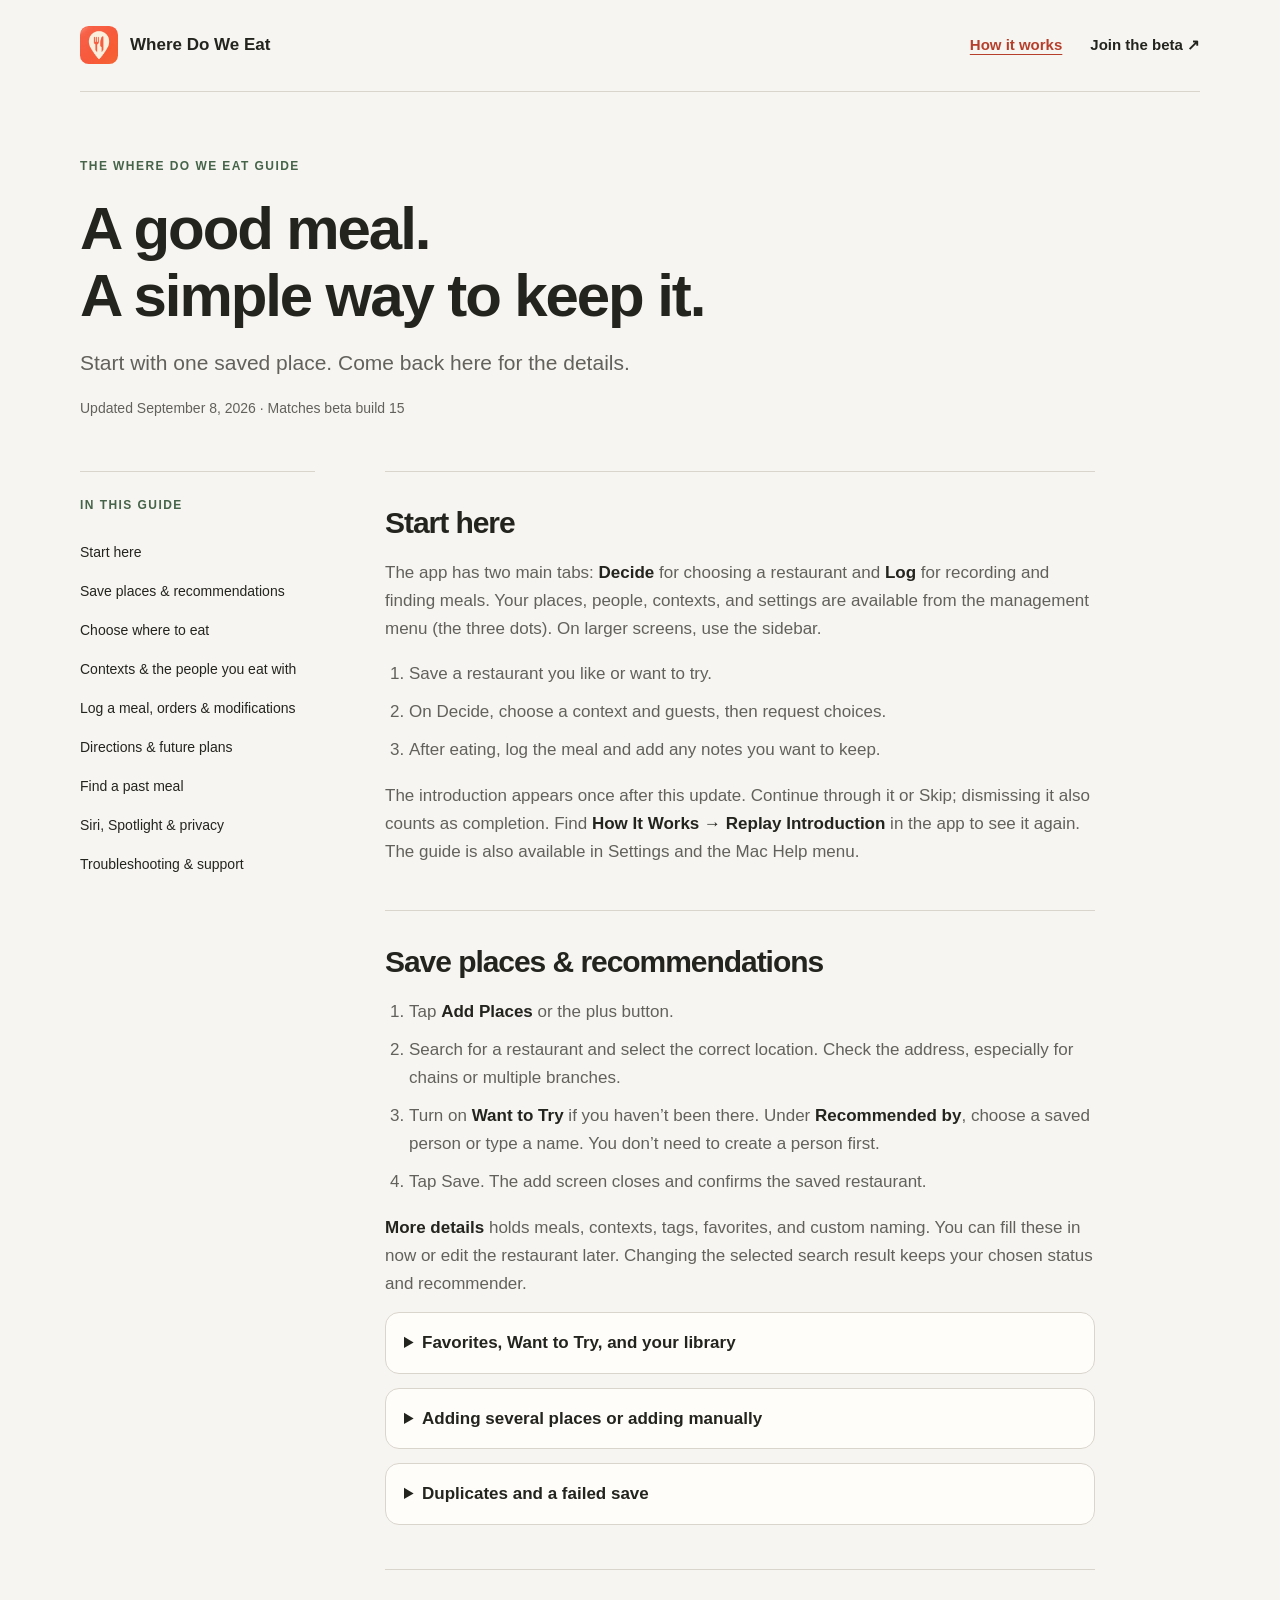
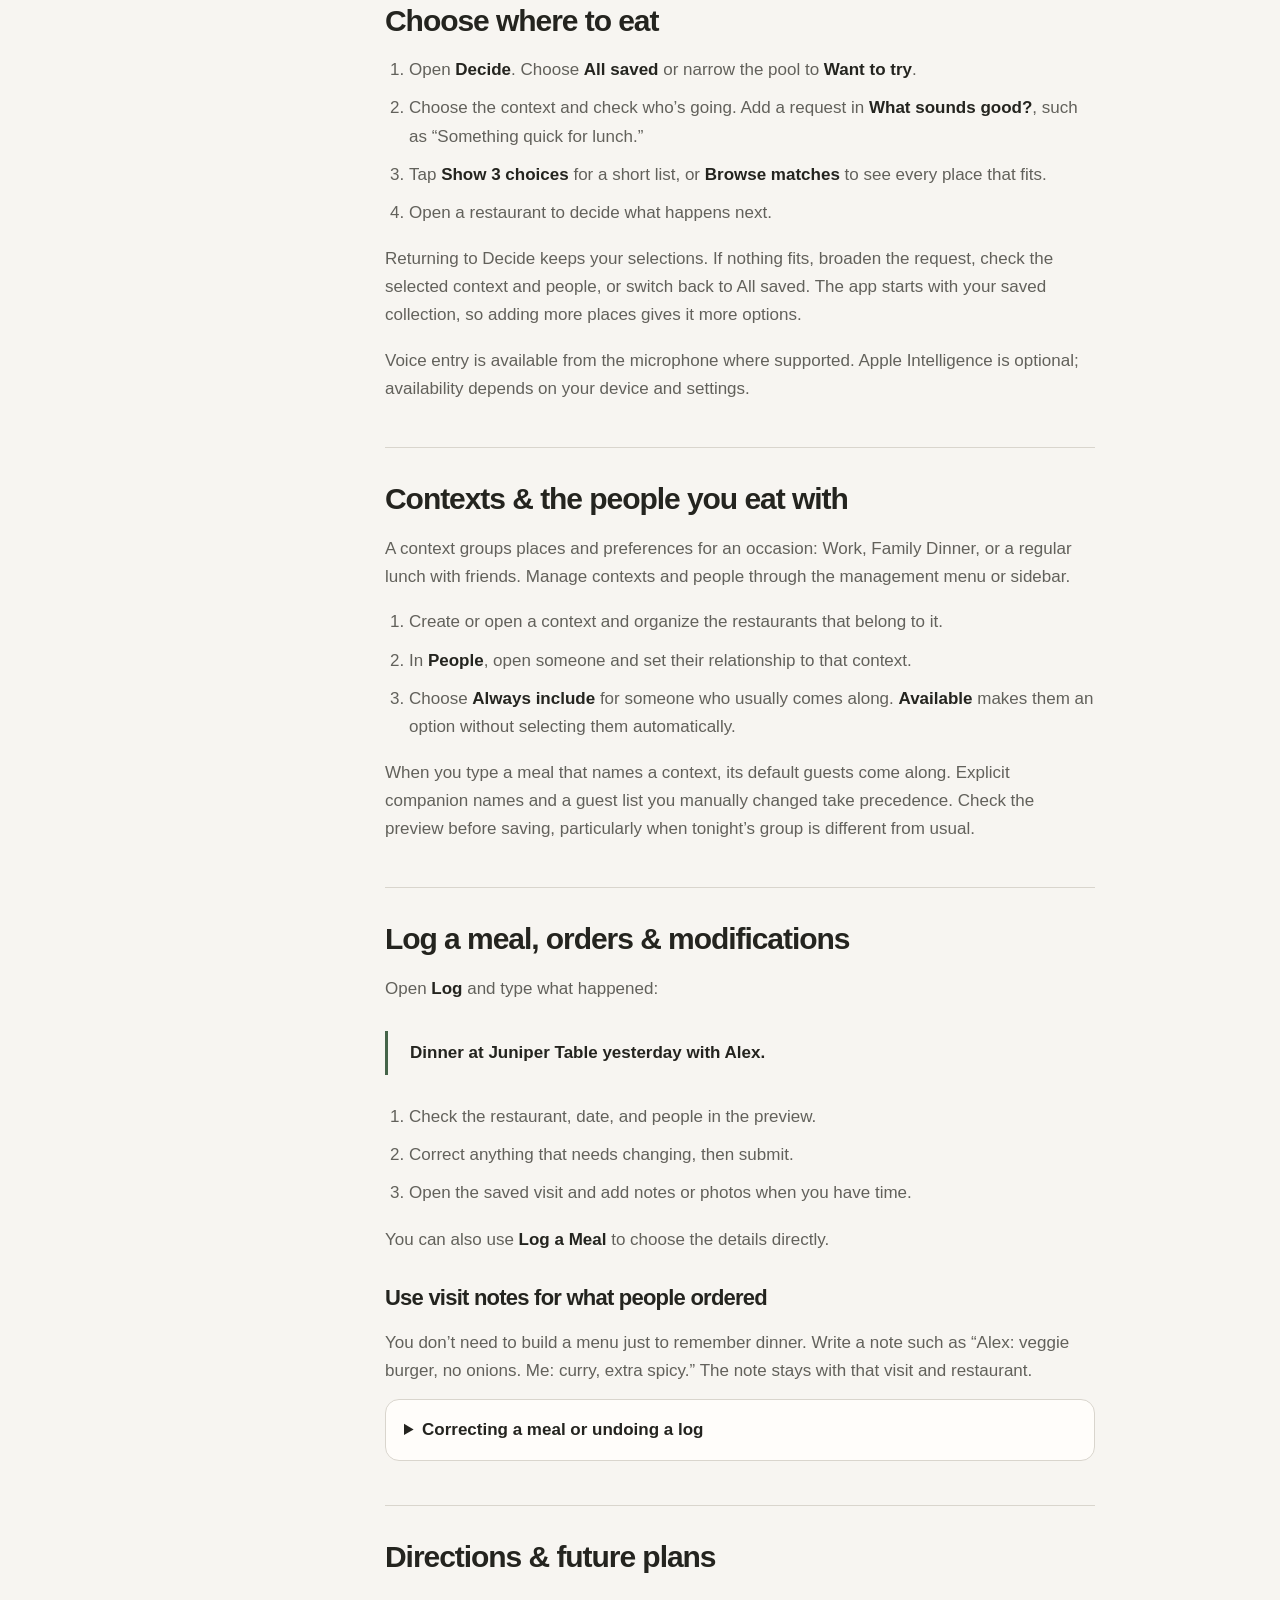
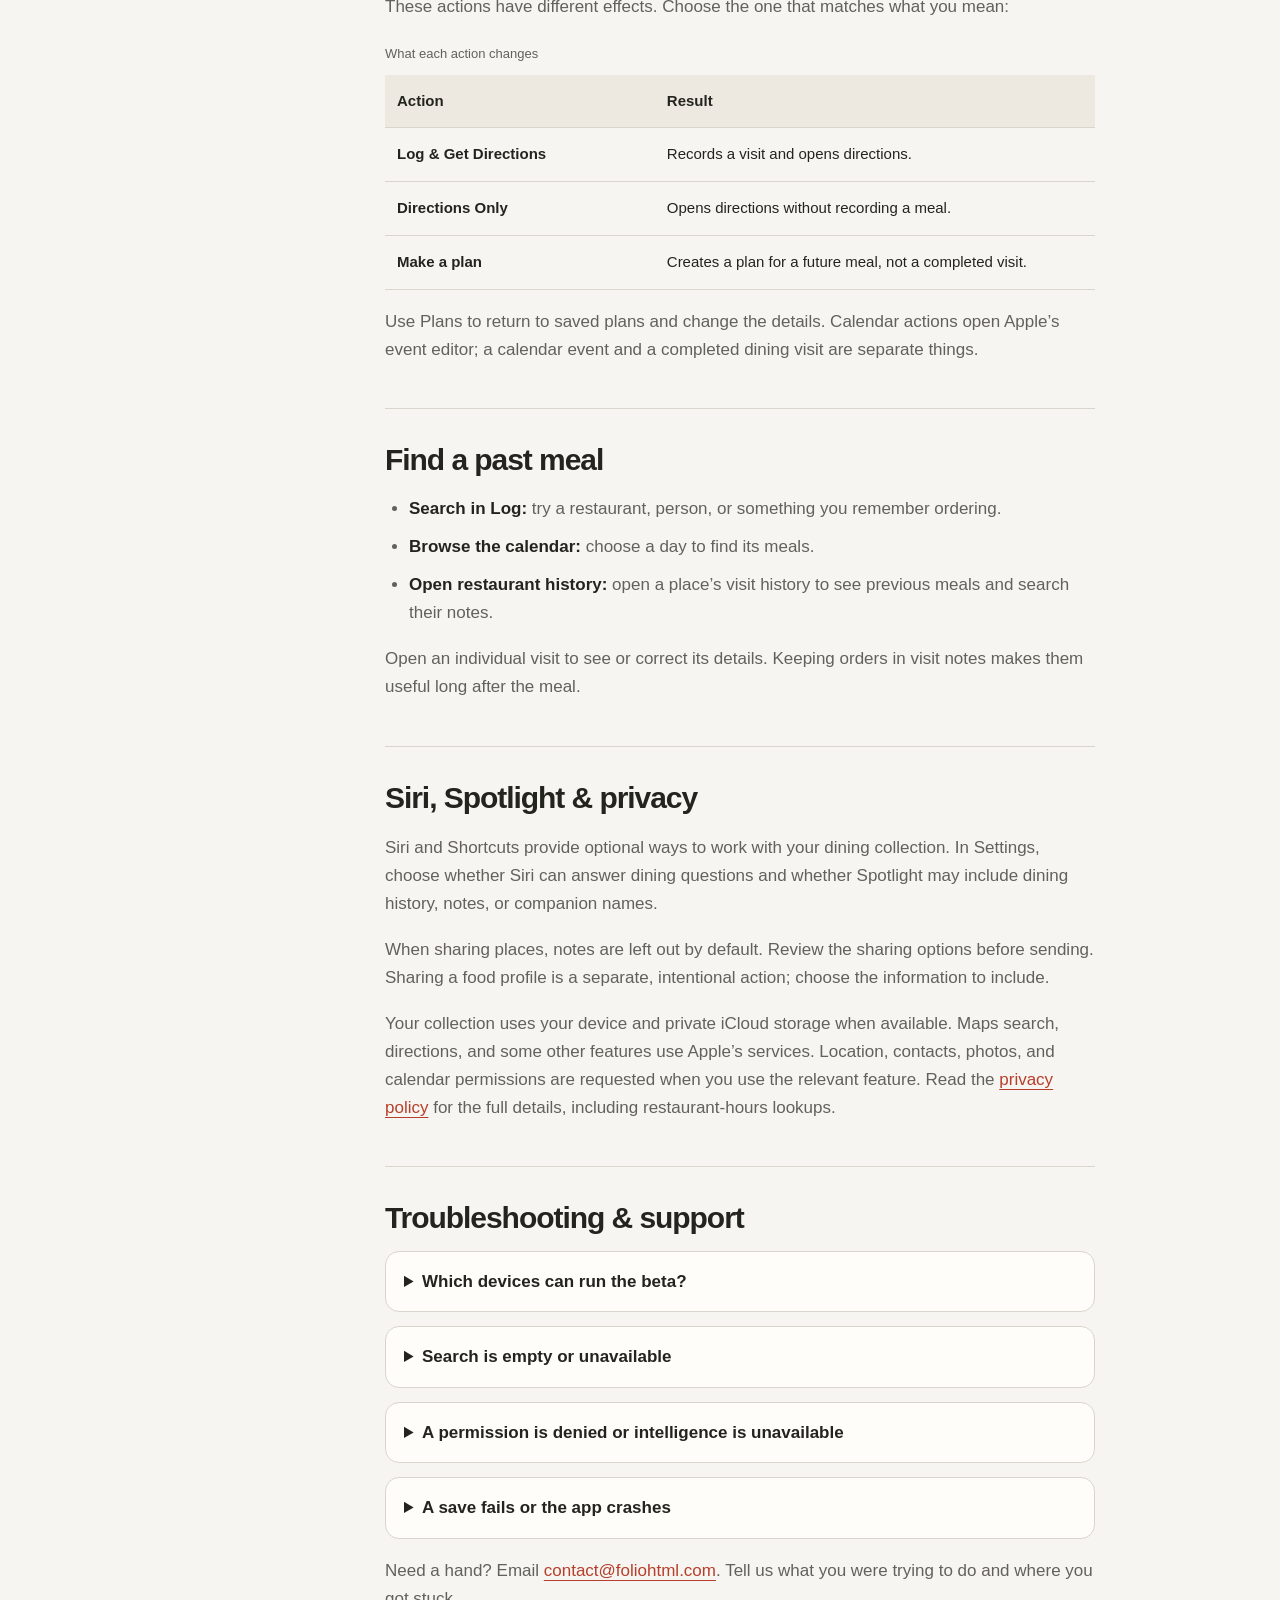
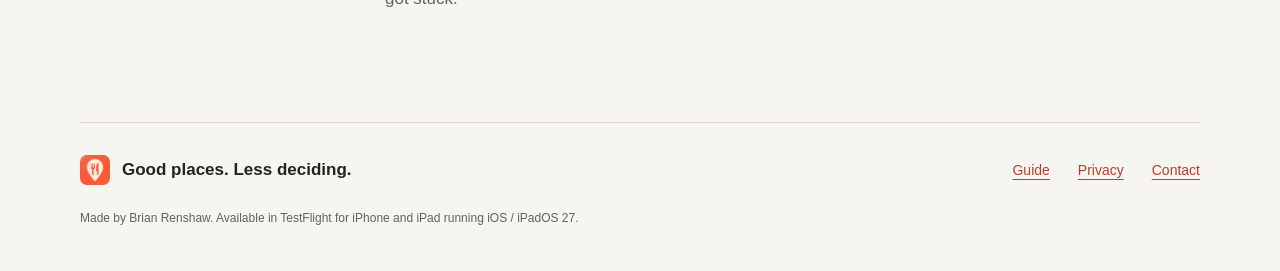
==== guide/index.html @ 9237ce77 "Build public app home and complete usage guide" ====
<!doctype html>
<html lang="en">
  <head>
    <meta charset="utf-8" />
    <meta name="viewport" content="width=device-width, initial-scale=1" />
    <title>How It Works — Where Do We Eat</title>
    <meta
      name="description"
      content="A complete guide to saving restaurants, recommendations, deciding, logging meals, visit notes, contexts, directions, history, and privacy."
    />
    <meta name="theme-color" content="#f7f5f1" />
    <link
      rel="canonical"
      href="https://brianrenshaw.github.io/where-do-we-eat-site/guide/"
    />
    <meta property="og:title" content="How It Works — Where Do We Eat" />
    <meta
      property="og:description"
      content="A complete guide to saving restaurants, recommendations, deciding, logging meals, visit notes, contexts, directions, history, and privacy."
    />
    <meta property="og:type" content="website" />
    <meta
      property="og:url"
      content="https://brianrenshaw.github.io/where-do-we-eat-site/guide/"
    />
    <meta
      property="og:image"
      content="https://brianrenshaw.github.io/where-do-we-eat-site/assets/app-icon.png"
    />
    <meta
      property="og:image:alt"
      content="Where Do We Eat orange location pin with a fork and knife"
    />
    <link rel="icon" type="image/png" href="../assets/app-icon.png" />
    <link rel="apple-touch-icon" href="../assets/app-icon.png" />
    <link rel="stylesheet" href="../style.css" />
  </head>
  <body>
    <a class="skip" href="#main">Skip to content</a>
    <header class="site-header">
      <a class="brand" href="../"
        ><img src="../assets/app-icon.png" width="38" height="38" alt="" /><span
          >Where Do We Eat</span
        ></a
      >
      <nav aria-label="Main navigation">
        <a href="../guide/" aria-current="page">How it works</a
        ><a class="nav-beta" href="https://testflight.apple.com/join/2qzw6AaZ"
          >Join the beta <span aria-hidden="true">↗</span></a
        >
      </nav>
    </header>
    <main id="main" class="wrap">
      <header class="guide-heading">
        <p class="eyebrow">The Where Do We Eat guide</p>
        <h1>A good meal.<br />A simple way to keep it.</h1>
        <p class="lede">
          Start with one saved place. Come back here for the details.
        </p>
        <p class="muted">Updated September 8, 2026 · Matches beta build 15</p>
      </header>
      <div class="guide-layout">
        <nav class="guide-toc" aria-label="Guide topics">
          <p class="eyebrow">In this guide</p>
          <a href="#start">Start here</a
          ><a href="#saving">Save places & recommendations</a
          ><a href="#deciding">Choose where to eat</a
          ><a href="#contexts">Contexts & the people you eat with</a
          ><a href="#logging">Log a meal, orders & modifications</a
          ><a href="#directions">Directions & future plans</a
          ><a href="#history">Find a past meal</a
          ><a href="#system">Siri, Spotlight & privacy</a
          ><a href="#help">Troubleshooting & support</a>
        </nav>
        <div class="guide-body">
          <section id="start">
            <h2>Start here</h2>
            <p>
              The app has two main tabs: <strong>Decide</strong> for choosing a
              restaurant and <strong>Log</strong> for recording and finding
              meals. Your places, people, contexts, and settings are available
              from the management menu (the three dots). On larger screens, use
              the sidebar.
            </p>
            <ol>
              <li>Save a restaurant you like or want to try.</li>
              <li>
                On Decide, choose a context and guests, then request choices.
              </li>
              <li>
                After eating, log the meal and add any notes you want to keep.
              </li>
            </ol>
            <p>
              The introduction appears once after this update. Continue through
              it or Skip; dismissing it also counts as completion. Find
              <strong>How It Works → Replay Introduction</strong> in the app to
              see it again. The guide is also available in Settings and the Mac
              Help menu.
            </p>
          </section>
          <section id="saving">
            <h2>Save places & recommendations</h2>
            <ol>
              <li>Tap <strong>Add Places</strong> or the plus button.</li>
              <li>
                Search for a restaurant and select the correct location. Check
                the address, especially for chains or multiple branches.
              </li>
              <li>
                Turn on <strong>Want to Try</strong> if you haven’t been there.
                Under <strong>Recommended by</strong>, choose a saved person or
                type a name. You don’t need to create a person first.
              </li>
              <li>
                Tap Save. The add screen closes and confirms the saved
                restaurant.
              </li>
            </ol>
            <p>
              <strong>More details</strong> holds meals, contexts, tags,
              favorites, and custom naming. You can fill these in now or edit
              the restaurant later. Changing the selected search result keeps
              your chosen status and recommender.
            </p>
            <details>
              <summary>Favorites, Want to Try, and your library</summary>
              <p>
                Want to Try collects places you haven’t tried. Favorite marks a
                place you especially like. Open Places from the management menu
                or View all on Decide to browse and edit your collection.
              </p>
            </details>
            <details>
              <summary>Adding several places or adding manually</summary>
              <p>
                Use <strong>Import a list of places</strong> for bulk capture.
                Check each matched location before saving. If search can’t find
                a restaurant, choose <strong>Add a place manually</strong> and
                enter its details.
              </p>
            </details>
            <details>
              <summary>Duplicates and a failed save</summary>
              <p>
                An already-saved place offers an update choice and
                <strong>Open saved place</strong>. Check possible matches before
                saving a separate branch. A failed save keeps the draft and
                shows an error so you can try again. The restaurant and its
                recommendation attribution save together.
              </p>
            </details>
          </section>
          <section id="deciding">
            <h2>Choose where to eat</h2>
            <ol>
              <li>
                Open <strong>Decide</strong>. Choose
                <strong>All saved</strong> or narrow the pool to
                <strong>Want to try</strong>.
              </li>
              <li>
                Choose the context and check who’s going. Add a request in
                <strong>What sounds good?</strong>, such as “Something quick for
                lunch.”
              </li>
              <li>
                Tap <strong>Show 3 choices</strong> for a short list, or
                <strong>Browse matches</strong> to see every place that fits.
              </li>
              <li>Open a restaurant to decide what happens next.</li>
            </ol>
            <p>
              Returning to Decide keeps your selections. If nothing fits,
              broaden the request, check the selected context and people, or
              switch back to All saved. The app starts with your saved
              collection, so adding more places gives it more options.
            </p>
            <p>
              Voice entry is available from the microphone where supported.
              Apple Intelligence is optional; availability depends on your
              device and settings.
            </p>
          </section>
          <section id="contexts">
            <h2>Contexts & the people you eat with</h2>
            <p>
              A context groups places and preferences for an occasion: Work,
              Family Dinner, or a regular lunch with friends. Manage contexts
              and people through the management menu or sidebar.
            </p>
            <ol>
              <li>
                Create or open a context and organize the restaurants that
                belong to it.
              </li>
              <li>
                In <strong>People</strong>, open someone and set their
                relationship to that context.
              </li>
              <li>
                Choose <strong>Always include</strong> for someone who usually
                comes along. <strong>Available</strong> makes them an option
                without selecting them automatically.
              </li>
            </ol>
            <p>
              When you type a meal that names a context, its default guests come
              along. Explicit companion names and a guest list you manually
              changed take precedence. Check the preview before saving,
              particularly when tonight’s group is different from usual.
            </p>
          </section>
          <section id="logging">
            <h2>Log a meal, orders & modifications</h2>
            <p>Open <strong>Log</strong> and type what happened:</p>
            <blockquote>
              Dinner at Juniper Table yesterday with Alex.
            </blockquote>
            <ol>
              <li>Check the restaurant, date, and people in the preview.</li>
              <li>Correct anything that needs changing, then submit.</li>
              <li>
                Open the saved visit and add notes or photos when you have time.
              </li>
            </ol>
            <p>
              You can also use <strong>Log a Meal</strong> to choose the details
              directly.
            </p>
            <h3>Use visit notes for what people ordered</h3>
            <p>
              You don’t need to build a menu just to remember dinner. Write a
              note such as “Alex: veggie burger, no onions. Me: curry, extra
              spicy.” The note stays with that visit and restaurant.
            </p>
            <details>
              <summary>Correcting a meal or undoing a log</summary>
              <p>
                Open a saved visit to edit its date, people, and notes. Use
                <strong>Undo</strong> after logging to remove the new visit.
                <strong>Recently Deleted</strong> lets you restore a deleted
                visit.
              </p>
            </details>
          </section>
          <section id="directions">
            <h2>Directions & future plans</h2>
            <p>
              These actions have different effects. Choose the one that matches
              what you mean:
            </p>
            <div class="table-wrap">
              <table>
                <caption>
                  What each action changes
                </caption>
                <thead>
                  <tr>
                    <th scope="col">Action</th>
                    <th scope="col">Result</th>
                  </tr>
                </thead>
                <tbody>
                  <tr>
                    <th scope="row">Log &amp; Get Directions</th>
                    <td>Records a visit and opens directions.</td>
                  </tr>
                  <tr>
                    <th scope="row">Directions Only</th>
                    <td>Opens directions without recording a meal.</td>
                  </tr>
                  <tr>
                    <th scope="row">Make a plan</th>
                    <td>
                      Creates a plan for a future meal, not a completed visit.
                    </td>
                  </tr>
                </tbody>
              </table>
            </div>
            <p>
              Use Plans to return to saved plans and change the details.
              Calendar actions open Apple’s event editor; a calendar event and a
              completed dining visit are separate things.
            </p>
          </section>
          <section id="history">
            <h2>Find a past meal</h2>
            <ul>
              <li>
                <strong>Search in Log:</strong> try a restaurant, person, or
                something you remember ordering.
              </li>
              <li>
                <strong>Browse the calendar:</strong> choose a day to find its
                meals.
              </li>
              <li>
                <strong>Open restaurant history:</strong> open a place’s visit
                history to see previous meals and search their notes.
              </li>
            </ul>
            <p>
              Open an individual visit to see or correct its details. Keeping
              orders in visit notes makes them useful long after the meal.
            </p>
          </section>
          <section id="system">
            <h2>Siri, Spotlight & privacy</h2>
            <p>
              Siri and Shortcuts provide optional ways to work with your dining
              collection. In Settings, choose whether Siri can answer dining
              questions and whether Spotlight may include dining history, notes,
              or companion names.
            </p>
            <p>
              When sharing places, notes are left out by default. Review the
              sharing options before sending. Sharing a food profile is a
              separate, intentional action; choose the information to include.
            </p>
            <p>
              Your collection uses your device and private iCloud storage when
              available. Maps search, directions, and some other features use
              Apple’s services. Location, contacts, photos, and calendar
              permissions are requested when you use the relevant feature. Read
              the <a href="../privacy/">privacy policy</a> for the full details,
              including restaurant-hours lookups.
            </p>
          </section>
          <section id="help">
            <h2>Troubleshooting & support</h2>
            <details>
              <summary>Which devices can run the beta?</summary>
              <p>
                The current iPhone and iPad beta requires iOS / iPadOS 27. It
                does not run on iOS 26. Install through
                <a href="https://testflight.apple.com/join/2qzw6AaZ"
                  >TestFlight</a
                >
                on a compatible device.
              </p>
            </details>
            <details>
              <summary>Search is empty or unavailable</summary>
              <p>
                Check your connection, restaurant spelling, and search area. Try
                a city or ZIP instead of your current location. You can add a
                restaurant manually if Maps can’t find it.
              </p>
            </details>
            <details>
              <summary>
                A permission is denied or intelligence is unavailable
              </summary>
              <p>
                You can keep using manual entry and selections. If you want to
                use a feature that needs a permission, enable it in your
                device’s Settings. Apple Intelligence support is optional and
                depends on device availability.
              </p>
            </details>
            <details>
              <summary>A save fails or the app crashes</summary>
              <p>
                For a failed save, keep the draft and retry after resolving the
                reported issue. After a crash, first check Places: the
                restaurant might have saved before the interruption. Open the
                existing record rather than adding it again.
              </p>
              <p>
                Send feedback through TestFlight or email support with the build
                number, the steps you took, and what happened. Only include
                screenshots or dining details you’re comfortable sharing.
              </p>
            </details>
            <p>
              Need a hand? Email
              <a href="mailto:contact@foliohtml.com">contact@foliohtml.com</a>.
              Tell us what you were trying to do and where you got stuck.
            </p>
          </section>
        </div>
      </div>
    </main>
    <footer class="site-footer">
      <a class="brand" href="../"
        ><img src="../assets/app-icon.png" width="30" height="30" alt="" /><span
          >Good places. Less deciding.</span
        ></a
      >
      <nav aria-label="Footer">
        <a href="../guide/">Guide</a><a href="../privacy/">Privacy</a
        ><a href="mailto:contact@foliohtml.com">Contact</a>
      </nav>
      <p>
        Made by Brian Renshaw. Available in TestFlight for iPhone and iPad
        running iOS / iPadOS 27.
      </p>
    </footer>
  </body>
</html>
---- style.css ----
:root {
  color-scheme: light dark;
  --bg: #f7f5f1;
  --paper: #fffdfa;
  --ink: #24241f;
  --muted: #62615b;
  --accent: #b63f2c;
  --sage: #456449;
  --line: #d9d5cd;
  --wash: #ede9e0;
  --button: #fff;
  --max: 1120px;
}
* {
  box-sizing: border-box;
}
html {
  scroll-padding-top: 24px;
}
body {
  margin: 0;
  background: var(--bg);
  color: var(--ink);
  font:
    17px/1.65 -apple-system,
    BlinkMacSystemFont,
    "Segoe UI",
    Helvetica,
    Arial,
    sans-serif;
}
a {
  color: var(--accent);
  text-underline-offset: 4px;
}
a:hover {
  text-decoration-thickness: 2px;
}
a:focus-visible,
summary:focus-visible {
  outline: 3px solid var(--accent);
  outline-offset: 5px;
  border-radius: 3px;
}
img {
  max-width: 100%;
  height: auto;
  display: block;
}
h1,
h2,
h3,
p,
figure {
  margin: 0;
}
h1,
h2,
h3 {
  line-height: 1.12;
  letter-spacing: -0.035em;
}
h1 {
  font-size: clamp(42px, 5.5vw, 72px);
  font-weight: 700;
}
h2 {
  font-size: clamp(30px, 3.3vw, 43px);
}
h3 {
  font-size: 24px;
  line-height: 1.25;
}
p {
  margin-top: 18px;
}
ul,
ol {
  padding-left: 24px;
}
li {
  margin: 10px 0;
}
.wrap,
.site-header,
.site-footer {
  width: min(var(--max), calc(100% - 64px));
  margin-inline: auto;
}
.site-header {
  display: flex;
  align-items: center;
  justify-content: space-between;
  gap: 24px;
  padding-block: 25px;
  border-bottom: 1px solid var(--line);
}
.brand {
  display: flex;
  align-items: center;
  gap: 12px;
  color: var(--ink);
  font-weight: 650;
  font-size: 17px;
  text-decoration: none;
  line-height: 1.3;
}
.brand img {
  border-radius: 23%;
  flex-shrink: 0;
}
.site-header nav,
.site-footer nav {
  display: flex;
  align-items: center;
  gap: 28px;
}
.site-header nav a {
  font-size: 15px;
  font-weight: 600;
  padding: 8px 0;
  text-decoration: none;
}
.site-header nav a[aria-current] {
  text-decoration: underline;
}
.nav-beta {
  color: var(--ink);
}
.skip {
  position: absolute;
  left: 16px;
  top: -100px;
  background: var(--paper);
  padding: 12px;
  z-index: 10;
}
.skip:focus {
  top: 12px;
}
.hero {
  display: grid;
  grid-template-columns: 1.3fr 1fr;
  gap: 80px;
  align-items: center;
  padding-block: 70px 88px;
}
.hero-icon {
  border-radius: 23%;
  margin-bottom: 28px;
}
.eyebrow {
  font-size: 12px;
  font-weight: 700;
  letter-spacing: 0.12em;
  text-transform: uppercase;
  color: var(--sage);
  margin: 0 0 18px;
}
.hero h1 {
  margin-bottom: 26px;
}
.lede {
  font-size: 21px;
  line-height: 1.55;
  color: var(--muted);
  max-width: 560px;
}
.actions {
  display: flex;
  gap: 25px;
  align-items: center;
  flex-wrap: wrap;
  margin-top: 30px;
}
.button {
  display: inline-flex;
  gap: 14px;
  justify-content: center;
  align-items: center;
  padding: 14px 23px;
  min-height: 50px;
  border-radius: 100px;
  background: var(--accent);
  color: var(--button);
  text-decoration: none;
  font-weight: 650;
  font-size: 16px;
}
.button:hover {
  filter: brightness(0.93);
  text-decoration: none;
}
.text-link {
  font-weight: 650;
  font-size: 16px;
}
.availability {
  font-size: 13px;
  color: var(--muted);
  line-height: 1.6;
  margin-top: 20px;
}
.hero-preview {
  justify-self: center;
  width: min(100%, 290px);
  position: relative;
}
.phone {
  border: 6px solid #252522;
  border-radius: 36px;
  box-shadow: 0 22px 45px #28251c18;
  width: 100%;
}
figcaption {
  font-size: 12px;
  color: var(--muted);
  text-align: center;
  margin-top: 16px;
  line-height: 1.5;
}
.intro-section {
  padding-block: 65px 84px;
  border-top: 1px solid var(--line);
}
.steps {
  display: grid;
  grid-template-columns: repeat(3, 1fr);
  gap: 44px;
  margin-top: 46px;
}
.number {
  font-size: 13px;
  font-weight: 650;
  color: var(--sage);
  display: block;
  margin-bottom: 16px;
}
.steps p {
  color: var(--muted);
  margin-block: 18px 20px;
}
.steps a {
  font-size: 15px;
  font-weight: 600;
}
.memory-section {
  background: var(--wash);
  padding-block: 75px;
}
.memory-grid {
  display: grid;
  grid-template-columns: 1fr 1.15fr;
  gap: 100px;
  align-items: center;
}
.memory-grid figure {
  width: min(100%, 250px);
  justify-self: center;
}
.memory-grid p {
  max-width: 510px;
}
.memory-grid blockquote {
  font-size: 22px;
}
blockquote {
  border-left: 3px solid var(--sage);
  margin: 28px 0;
  padding: 8px 0 8px 22px;
  font-weight: 550;
  line-height: 1.65;
}
.closing {
  display: grid;
  grid-template-columns: 1fr 1fr;
  gap: 90px;
  padding-block: 86px;
}
.closing h2 {
  font-size: 32px;
}
.closing p {
  color: var(--muted);
  margin-bottom: 25px;
}
.site-footer {
  border-top: 1px solid var(--line);
  display: flex;
  flex-wrap: wrap;
  justify-content: space-between;
  align-items: center;
  gap: 24px;
  padding-block: 32px 42px;
}
.site-footer p {
  flex-basis: 100%;
  margin: 0;
  font-size: 12px;
  color: var(--muted);
}
.site-footer nav a {
  font-size: 14px;
}
.guide-heading {
  padding-block: 65px 50px;
  max-width: 800px;
}
.guide-heading h1 {
  font-size: clamp(38px, 4.8vw, 60px);
}
.muted {
  color: var(--muted);
  font-size: 14px;
}
.guide-layout {
  display: grid;
  grid-template-columns: 235px minmax(0, 1fr);
  gap: 70px;
  align-items: start;
  padding-bottom: 65px;
}
.guide-toc {
  position: sticky;
  top: 25px;
  border-top: 1px solid var(--line);
  padding-top: 24px;
}
.guide-toc a {
  display: block;
  padding: 9px 0;
  font-size: 14px;
  line-height: 1.5;
  color: var(--ink);
  text-decoration: none;
}
.guide-toc a:hover {
  text-decoration: underline;
  color: var(--accent);
}
.guide-body {
  max-width: 710px;
  min-width: 0;
}
.guide-body section {
  border-top: 1px solid var(--line);
  padding-block: 32px 44px;
  scroll-margin-top: 20px;
}
.guide-body h2 {
  font-size: 30px;
  line-height: 1.25;
}
.guide-body h3 {
  font-size: 22px;
  margin-top: 30px;
}
.guide-body p,
.guide-body li {
  color: var(--muted);
}
strong {
  color: var(--ink);
  font-weight: 650;
}
details {
  border: 1px solid var(--line);
  border-radius: 14px;
  padding: 0 18px;
  margin-top: 14px;
  background: var(--paper);
}
summary {
  cursor: pointer;
  font-weight: 600;
  padding: 17px 0;
  line-height: 1.5;
}
details p {
  margin: 0 0 20px;
}
.table-wrap {
  overflow: auto;
  margin-top: 22px;
}
table {
  width: 100%;
  border-collapse: collapse;
  text-align: left;
  font-size: 15px;
}
caption {
  text-align: left;
  font-size: 13px;
  color: var(--muted);
  padding-bottom: 10px;
}
th,
td {
  border-bottom: 1px solid var(--line);
  padding: 14px 12px;
  vertical-align: top;
}
th {
  font-weight: 650;
}
thead {
  background: var(--wash);
}
tbody th {
  width: 38%;
}
.policy {
  max-width: 760px;
  padding-block: 65px;
}
.policy h1 {
  font-size: 42px;
}
.policy h2 {
  font-size: 25px;
  margin-top: 35px;
}
.policy p,
.policy li {
  color: var(--muted);
}
@media (prefers-color-scheme: dark) {
  :root {
    --bg: #171816;
    --paper: #20211e;
    --ink: #f4f1e9;
    --muted: #b8b7af;
    --accent: #f08d74;
    --sage: #a9c2a2;
    --line: #41423b;
    --wash: #23251f;
    --button: #241813;
  }
  .phone {
    border-color: #494a43;
  }
  .hero-icon {
    box-shadow: none;
  }
}
@media (max-width: 850px) {
  .hero {
    gap: 40px;
  }
  .hero-preview {
    max-width: 240px;
  }
  .steps {
    gap: 25px;
  }
  .memory-grid {
    gap: 45px;
  }
  .guide-layout {
    grid-template-columns: 190px minmax(0, 1fr);
    gap: 30px;
  }
  .closing {
    gap: 45px;
  }
}
@media (max-width: 620px) {
  .wrap,
  .site-header,
  .site-footer {
    width: calc(100% - 36px);
  }
  .site-header {
    gap: 12px;
    flex-wrap: wrap;
    padding-block: 17px;
  }
  .site-header nav {
    gap: 22px;
    justify-content: space-between;
    flex: 1 0 100%;
  }
  .site-header .brand {
    font-size: 16px;
  }
  .site-header nav a {
    font-size: 14px;
  }
  .hero {
    grid-template-columns: 1fr;
    gap: 38px;
    padding-block: 38px 48px;
  }
  .hero-icon {
    width: 68px;
    margin-bottom: 24px;
  }
  .hero h1 {
    font-size: 48px;
  }
  .lede {
    font-size: 19px;
  }
  .hero-preview {
    max-width: 265px;
  }
  .actions {
    gap: 20px;
  }
  .intro-section {
    padding-block: 42px;
  }
  .steps {
    grid-template-columns: 1fr;
    gap: 32px;
    margin-top: 32px;
  }
  .steps article + article {
    border-top: 1px solid var(--line);
    padding-top: 28px;
  }
  .memory-grid {
    grid-template-columns: 1fr;
    gap: 36px;
  }
  .memory-grid > div {
    grid-row: 1;
  }
  .memory-section {
    padding-block: 45px;
  }
  .memory-grid figure {
    max-width: 230px;
  }
  .closing {
    grid-template-columns: 1fr;
    gap: 45px;
    padding-block: 48px;
  }
  .site-footer {
    gap: 22px;
  }
  .guide-heading {
    padding-block: 40px 32px;
  }
  .guide-layout {
    grid-template-columns: 1fr;
    gap: 20px;
  }
  .guide-toc {
    position: static;
    display: grid;
    grid-template-columns: 1fr 1fr;
    gap: 0 20px;
    padding-top: 20px;
  }
  .guide-toc .eyebrow {
    grid-column: 1/-1;
    margin-bottom: 8px;
  }
  .guide-toc a {
    padding-block: 12px;
  }
  .guide-body h2 {
    font-size: 28px;
  }
  .policy {
    padding-block: 40px;
  }
  .policy h1 {
    font-size: 36px;
  }
  th,
  td {
    padding-inline: 8px;
  }
}
@media (prefers-reduced-motion: reduce) {
  *,
  *::before,
  *::after {
    scroll-behavior: auto !important;
    transition: none !important;
    animation: none !important;
  }
}
@media print {
  .site-header,
  .site-footer,
  .guide-toc,
  .skip {
    display: none;
  }
  .guide-layout {
    display: block;
  }
  .guide-body {
    max-width: none;
  }
  .wrap {
    width: 100%;
  }
  .guide-body section {
    break-inside: avoid;
  }
  .button {
    color: #000;
    background: none;
  }
  body {
    background: white;
    color: black;
  }
}
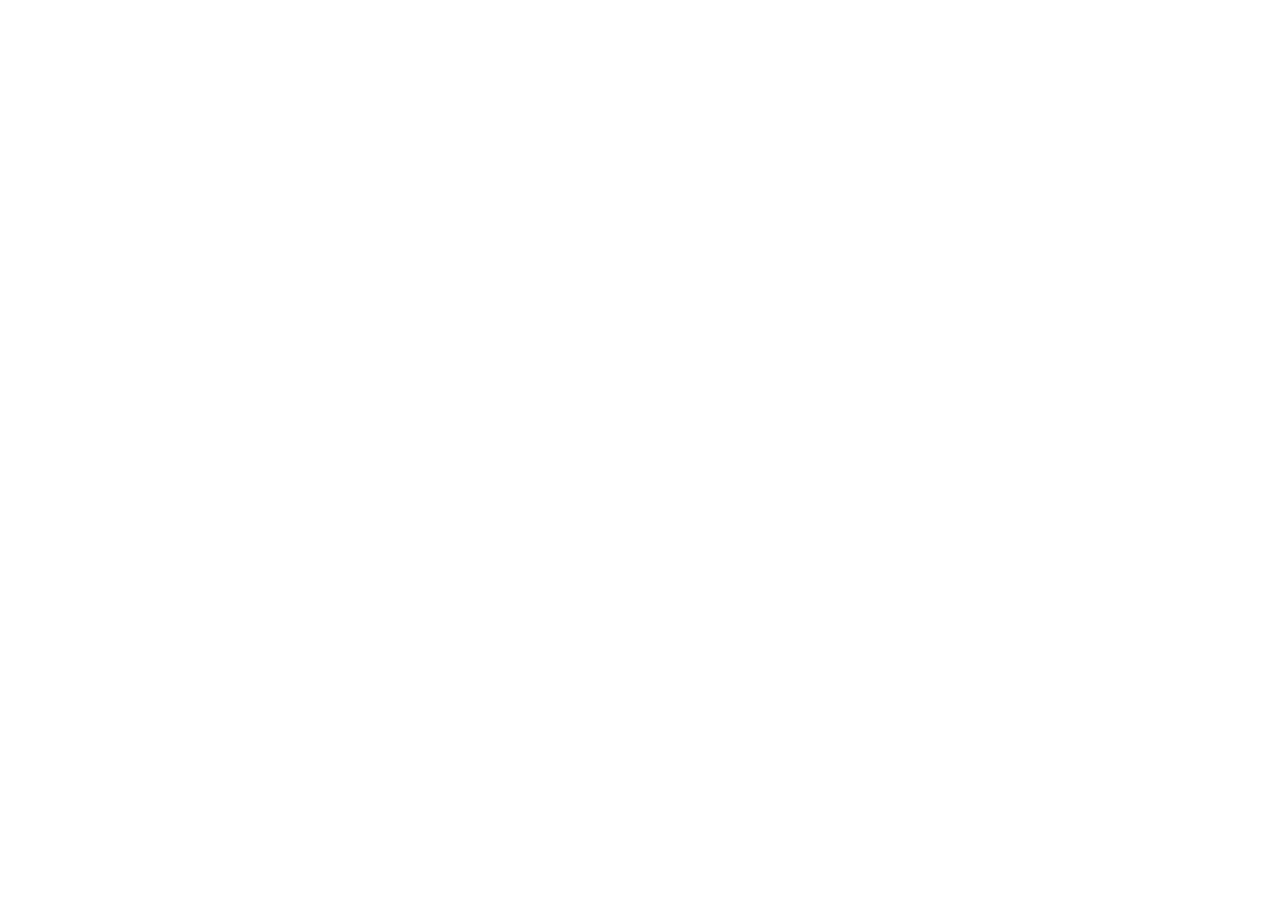
==== commit 43f78534: "Preserve legacy app URLs during custom-domain migration" ====
--- a/guide/index.html
+++ b/guide/index.html
@@ -1,402 +1 @@
-<!doctype html>
-<html lang="en">
-  <head>
-    <meta charset="utf-8" />
-    <meta name="viewport" content="width=device-width, initial-scale=1" />
-    <title>How It Works — Where Do We Eat</title>
-    <meta
-      name="description"
-      content="A complete guide to saving restaurants, recommendations, deciding, logging meals, visit notes, contexts, directions, history, and privacy."
-    />
-    <meta name="theme-color" content="#f7f5f1" />
-    <link
-      rel="canonical"
-      href="https://brianrenshaw.github.io/where-do-we-eat-site/guide/"
-    />
-    <meta property="og:title" content="How It Works — Where Do We Eat" />
-    <meta
-      property="og:description"
-      content="A complete guide to saving restaurants, recommendations, deciding, logging meals, visit notes, contexts, directions, history, and privacy."
-    />
-    <meta property="og:type" content="website" />
-    <meta
-      property="og:url"
-      content="https://brianrenshaw.github.io/where-do-we-eat-site/guide/"
-    />
-    <meta
-      property="og:image"
-      content="https://brianrenshaw.github.io/where-do-we-eat-site/assets/app-icon.png"
-    />
-    <meta
-      property="og:image:alt"
-      content="Where Do We Eat orange location pin with a fork and knife"
-    />
-    <link rel="icon" type="image/png" href="../assets/app-icon.png" />
-    <link rel="apple-touch-icon" href="../assets/app-icon.png" />
-    <link rel="stylesheet" href="../style.css" />
-  </head>
-  <body>
-    <a class="skip" href="#main">Skip to content</a>
-    <header class="site-header">
-      <a class="brand" href="../"
-        ><img src="../assets/app-icon.png" width="38" height="38" alt="" /><span
-          >Where Do We Eat</span
-        ></a
-      >
-      <nav aria-label="Main navigation">
-        <a href="../guide/" aria-current="page">How it works</a
-        ><a class="nav-beta" href="https://testflight.apple.com/join/2qzw6AaZ"
-          >Join the beta <span aria-hidden="true">↗</span></a
-        >
-      </nav>
-    </header>
-    <main id="main" class="wrap">
-      <header class="guide-heading">
-        <p class="eyebrow">The Where Do We Eat guide</p>
-        <h1>A good meal.<br />A simple way to keep it.</h1>
-        <p class="lede">
-          Start with one saved place. Come back here for the details.
-        </p>
-        <p class="muted">Updated September 8, 2026 · Matches beta build 15</p>
-      </header>
-      <div class="guide-layout">
-        <nav class="guide-toc" aria-label="Guide topics">
-          <p class="eyebrow">In this guide</p>
-          <a href="#start">Start here</a
-          ><a href="#saving">Save places & recommendations</a
-          ><a href="#deciding">Choose where to eat</a
-          ><a href="#contexts">Contexts & the people you eat with</a
-          ><a href="#logging">Log a meal, orders & modifications</a
-          ><a href="#directions">Directions & future plans</a
-          ><a href="#history">Find a past meal</a
-          ><a href="#system">Siri, Spotlight & privacy</a
-          ><a href="#help">Troubleshooting & support</a>
-        </nav>
-        <div class="guide-body">
-          <section id="start">
-            <h2>Start here</h2>
-            <p>
-              The app has two main tabs: <strong>Decide</strong> for choosing a
-              restaurant and <strong>Log</strong> for recording and finding
-              meals. Your places, people, contexts, and settings are available
-              from the management menu (the three dots). On larger screens, use
-              the sidebar.
-            </p>
-            <ol>
-              <li>Save a restaurant you like or want to try.</li>
-              <li>
-                On Decide, choose a context and guests, then request choices.
-              </li>
-              <li>
-                After eating, log the meal and add any notes you want to keep.
-              </li>
-            </ol>
-            <p>
-              The introduction appears once after this update. Continue through
-              it or Skip; dismissing it also counts as completion. Find
-              <strong>How It Works → Replay Introduction</strong> in the app to
-              see it again. The guide is also available in Settings and the Mac
-              Help menu.
-            </p>
-          </section>
-          <section id="saving">
-            <h2>Save places & recommendations</h2>
-            <ol>
-              <li>Tap <strong>Add Places</strong> or the plus button.</li>
-              <li>
-                Search for a restaurant and select the correct location. Check
-                the address, especially for chains or multiple branches.
-              </li>
-              <li>
-                Turn on <strong>Want to Try</strong> if you haven’t been there.
-                Under <strong>Recommended by</strong>, choose a saved person or
-                type a name. You don’t need to create a person first.
-              </li>
-              <li>
-                Tap Save. The add screen closes and confirms the saved
-                restaurant.
-              </li>
-            </ol>
-            <p>
-              <strong>More details</strong> holds meals, contexts, tags,
-              favorites, and custom naming. You can fill these in now or edit
-              the restaurant later. Changing the selected search result keeps
-              your chosen status and recommender.
-            </p>
-            <details>
-              <summary>Favorites, Want to Try, and your library</summary>
-              <p>
-                Want to Try collects places you haven’t tried. Favorite marks a
-                place you especially like. Open Places from the management menu
-                or View all on Decide to browse and edit your collection.
-              </p>
-            </details>
-            <details>
-              <summary>Adding several places or adding manually</summary>
-              <p>
-                Use <strong>Import a list of places</strong> for bulk capture.
-                Check each matched location before saving. If search can’t find
-                a restaurant, choose <strong>Add a place manually</strong> and
-                enter its details.
-              </p>
-            </details>
-            <details>
-              <summary>Duplicates and a failed save</summary>
-              <p>
-                An already-saved place offers an update choice and
-                <strong>Open saved place</strong>. Check possible matches before
-                saving a separate branch. A failed save keeps the draft and
-                shows an error so you can try again. The restaurant and its
-                recommendation attribution save together.
-              </p>
-            </details>
-          </section>
-          <section id="deciding">
-            <h2>Choose where to eat</h2>
-            <ol>
-              <li>
-                Open <strong>Decide</strong>. Choose
-                <strong>All saved</strong> or narrow the pool to
-                <strong>Want to try</strong>.
-              </li>
-              <li>
-                Choose the context and check who’s going. Add a request in
-                <strong>What sounds good?</strong>, such as “Something quick for
-                lunch.”
-              </li>
-              <li>
-                Tap <strong>Show 3 choices</strong> for a short list, or
-                <strong>Browse matches</strong> to see every place that fits.
-              </li>
-              <li>Open a restaurant to decide what happens next.</li>
-            </ol>
-            <p>
-              Returning to Decide keeps your selections. If nothing fits,
-              broaden the request, check the selected context and people, or
-              switch back to All saved. The app starts with your saved
-              collection, so adding more places gives it more options.
-            </p>
-            <p>
-              Voice entry is available from the microphone where supported.
-              Apple Intelligence is optional; availability depends on your
-              device and settings.
-            </p>
-          </section>
-          <section id="contexts">
-            <h2>Contexts & the people you eat with</h2>
-            <p>
-              A context groups places and preferences for an occasion: Work,
-              Family Dinner, or a regular lunch with friends. Manage contexts
-              and people through the management menu or sidebar.
-            </p>
-            <ol>
-              <li>
-                Create or open a context and organize the restaurants that
-                belong to it.
-              </li>
-              <li>
-                In <strong>People</strong>, open someone and set their
-                relationship to that context.
-              </li>
-              <li>
-                Choose <strong>Always include</strong> for someone who usually
-                comes along. <strong>Available</strong> makes them an option
-                without selecting them automatically.
-              </li>
-            </ol>
-            <p>
-              When you type a meal that names a context, its default guests come
-              along. Explicit companion names and a guest list you manually
-              changed take precedence. Check the preview before saving,
-              particularly when tonight’s group is different from usual.
-            </p>
-          </section>
-          <section id="logging">
-            <h2>Log a meal, orders & modifications</h2>
-            <p>Open <strong>Log</strong> and type what happened:</p>
-            <blockquote>
-              Dinner at Juniper Table yesterday with Alex.
-            </blockquote>
-            <ol>
-              <li>Check the restaurant, date, and people in the preview.</li>
-              <li>Correct anything that needs changing, then submit.</li>
-              <li>
-                Open the saved visit and add notes or photos when you have time.
-              </li>
-            </ol>
-            <p>
-              You can also use <strong>Log a Meal</strong> to choose the details
-              directly.
-            </p>
-            <h3>Use visit notes for what people ordered</h3>
-            <p>
-              You don’t need to build a menu just to remember dinner. Write a
-              note such as “Alex: veggie burger, no onions. Me: curry, extra
-              spicy.” The note stays with that visit and restaurant.
-            </p>
-            <details>
-              <summary>Correcting a meal or undoing a log</summary>
-              <p>
-                Open a saved visit to edit its date, people, and notes. Use
-                <strong>Undo</strong> after logging to remove the new visit.
-                <strong>Recently Deleted</strong> lets you restore a deleted
-                visit.
-              </p>
-            </details>
-          </section>
-          <section id="directions">
-            <h2>Directions & future plans</h2>
-            <p>
-              These actions have different effects. Choose the one that matches
-              what you mean:
-            </p>
-            <div class="table-wrap">
-              <table>
-                <caption>
-                  What each action changes
-                </caption>
-                <thead>
-                  <tr>
-                    <th scope="col">Action</th>
-                    <th scope="col">Result</th>
-                  </tr>
-                </thead>
-                <tbody>
-                  <tr>
-                    <th scope="row">Log &amp; Get Directions</th>
-                    <td>Records a visit and opens directions.</td>
-                  </tr>
-                  <tr>
-                    <th scope="row">Directions Only</th>
-                    <td>Opens directions without recording a meal.</td>
-                  </tr>
-                  <tr>
-                    <th scope="row">Make a plan</th>
-                    <td>
-                      Creates a plan for a future meal, not a completed visit.
-                    </td>
-                  </tr>
-                </tbody>
-              </table>
-            </div>
-            <p>
-              Use Plans to return to saved plans and change the details.
-              Calendar actions open Apple’s event editor; a calendar event and a
-              completed dining visit are separate things.
-            </p>
-          </section>
-          <section id="history">
-            <h2>Find a past meal</h2>
-            <ul>
-              <li>
-                <strong>Search in Log:</strong> try a restaurant, person, or
-                something you remember ordering.
-              </li>
-              <li>
-                <strong>Browse the calendar:</strong> choose a day to find its
-                meals.
-              </li>
-              <li>
-                <strong>Open restaurant history:</strong> open a place’s visit
-                history to see previous meals and search their notes.
-              </li>
-            </ul>
-            <p>
-              Open an individual visit to see or correct its details. Keeping
-              orders in visit notes makes them useful long after the meal.
-            </p>
-          </section>
-          <section id="system">
-            <h2>Siri, Spotlight & privacy</h2>
-            <p>
-              Siri and Shortcuts provide optional ways to work with your dining
-              collection. In Settings, choose whether Siri can answer dining
-              questions and whether Spotlight may include dining history, notes,
-              or companion names.
-            </p>
-            <p>
-              When sharing places, notes are left out by default. Review the
-              sharing options before sending. Sharing a food profile is a
-              separate, intentional action; choose the information to include.
-            </p>
-            <p>
-              Your collection uses your device and private iCloud storage when
-              available. Maps search, directions, and some other features use
-              Apple’s services. Location, contacts, photos, and calendar
-              permissions are requested when you use the relevant feature. Read
-              the <a href="../privacy/">privacy policy</a> for the full details,
-              including restaurant-hours lookups.
-            </p>
-          </section>
-          <section id="help">
-            <h2>Troubleshooting & support</h2>
-            <details>
-              <summary>Which devices can run the beta?</summary>
-              <p>
-                The current iPhone and iPad beta requires iOS / iPadOS 27. It
-                does not run on iOS 26. Install through
-                <a href="https://testflight.apple.com/join/2qzw6AaZ"
-                  >TestFlight</a
-                >
-                on a compatible device.
-              </p>
-            </details>
-            <details>
-              <summary>Search is empty or unavailable</summary>
-              <p>
-                Check your connection, restaurant spelling, and search area. Try
-                a city or ZIP instead of your current location. You can add a
-                restaurant manually if Maps can’t find it.
-              </p>
-            </details>
-            <details>
-              <summary>
-                A permission is denied or intelligence is unavailable
-              </summary>
-              <p>
-                You can keep using manual entry and selections. If you want to
-                use a feature that needs a permission, enable it in your
-                device’s Settings. Apple Intelligence support is optional and
-                depends on device availability.
-              </p>
-            </details>
-            <details>
-              <summary>A save fails or the app crashes</summary>
-              <p>
-                For a failed save, keep the draft and retry after resolving the
-                reported issue. After a crash, first check Places: the
-                restaurant might have saved before the interruption. Open the
-                existing record rather than adding it again.
-              </p>
-              <p>
-                Send feedback through TestFlight or email support with the build
-                number, the steps you took, and what happened. Only include
-                screenshots or dining details you’re comfortable sharing.
-              </p>
-            </details>
-            <p>
-              Need a hand? Email
-              <a href="mailto:contact@foliohtml.com">contact@foliohtml.com</a>.
-              Tell us what you were trying to do and where you got stuck.
-            </p>
-          </section>
-        </div>
-      </div>
-    </main>
-    <footer class="site-footer">
-      <a class="brand" href="../"
-        ><img src="../assets/app-icon.png" width="30" height="30" alt="" /><span
-          >Good places. Less deciding.</span
-        ></a
-      >
-      <nav aria-label="Footer">
-        <a href="../guide/">Guide</a><a href="../privacy/">Privacy</a
-        ><a href="mailto:contact@foliohtml.com">Contact</a>
-      </nav>
-      <p>
-        Made by Brian Renshaw. Available in TestFlight for iPhone and iPad
-        running iOS / iPadOS 27.
-      </p>
-    </footer>
-  </body>
-</html>
+<!doctype html><html lang="en"><head><meta charset="utf-8"><meta name="viewport" content="width=device-width,initial-scale=1"><title>This page has moved — Brian Renshaw</title><link rel="canonical" href="https://brianrenshaw.app/where-do-we-eat/guide/"><script>location.replace("https://brianrenshaw.app/where-do-we-eat/guide/" + location.search + location.hash);</script><noscript><meta http-equiv="refresh" content="0;url=https://brianrenshaw.app/where-do-we-eat/guide/"></noscript><style>body{font:18px/1.6 system-ui,sans-serif;max-width:42rem;margin:4rem auto;padding:0 1.5rem;color:#242424;background:#faf9f6}a{color:#255f78}</style></head><body><main><h1>We’ve moved.</h1><p>This page now lives at <a href="https://brianrenshaw.app/where-do-we-eat/guide/">https://brianrenshaw.app/where-do-we-eat/guide/</a>.</p><p>If you aren’t redirected, follow the link above.</p></main></body></html>
